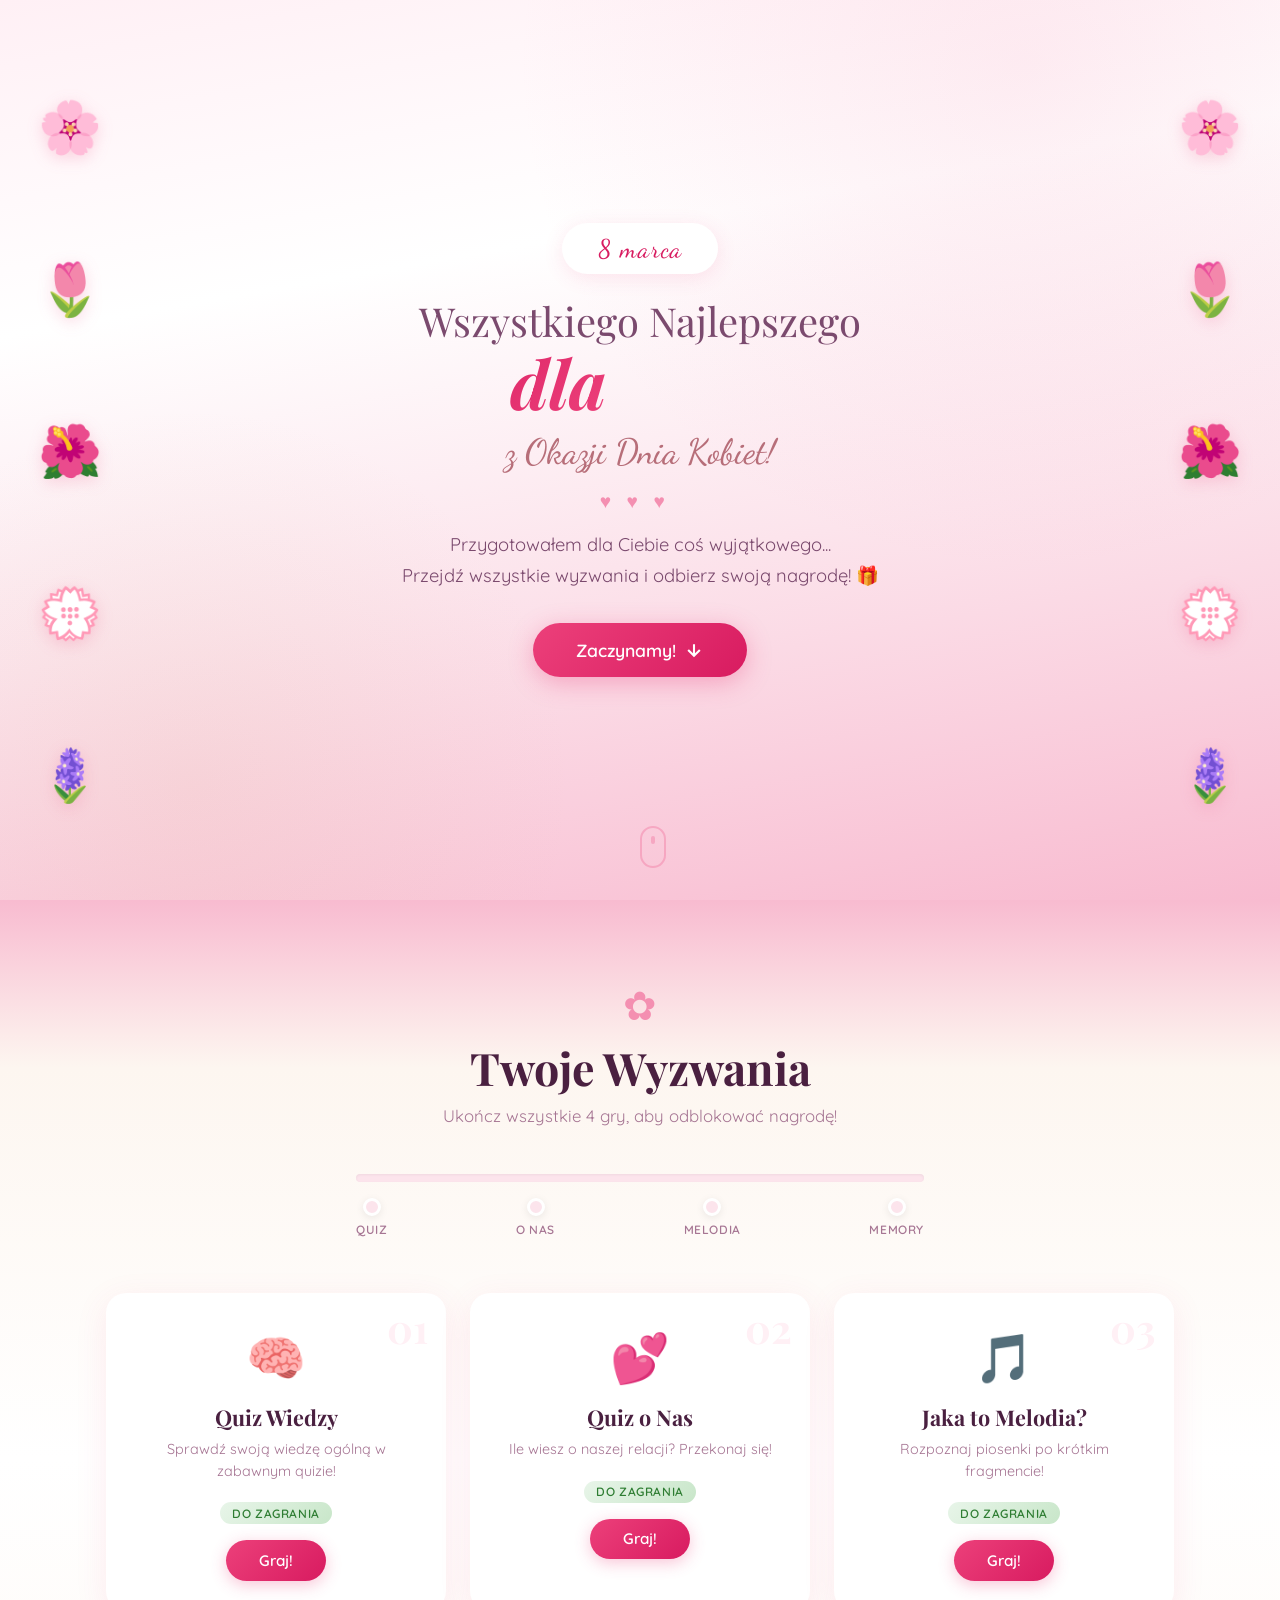
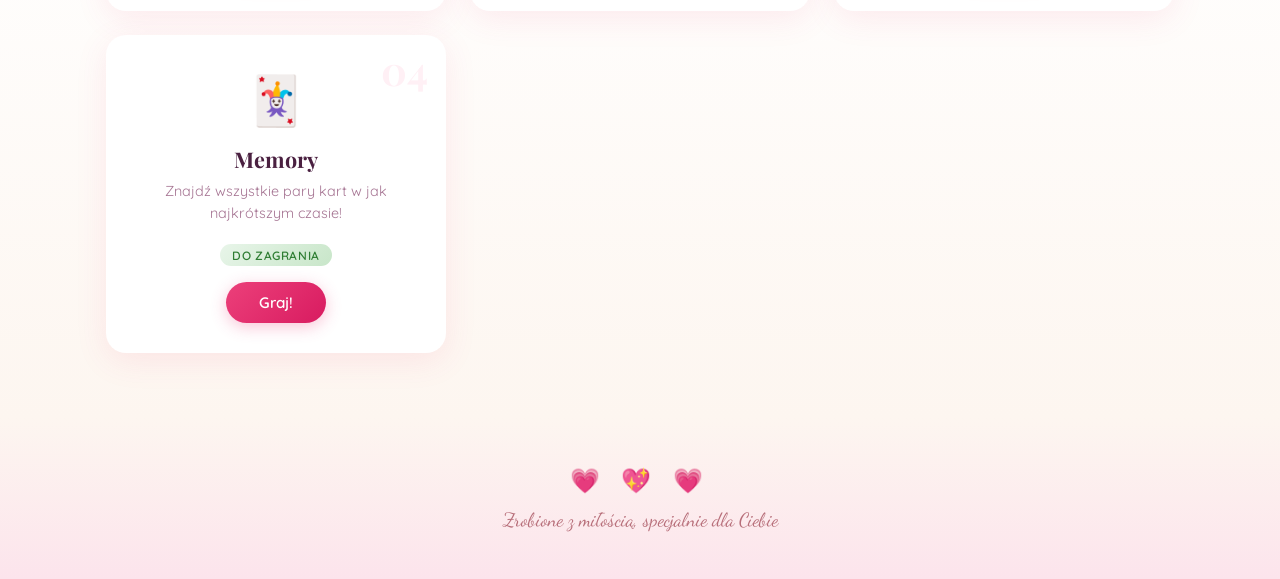
==== index.html @ 50cc6f46 "new titles" ====
<!DOCTYPE html>
<html lang="pl">
<head>
    <meta charset="UTF-8">
    <meta name="viewport" content="width=device-width, initial-scale=1.0">
    <title>Wszystkiego Najlepszego z Okazji Dnia Kobiet! 💐</title>
    <link rel="stylesheet" href="css/style.css">
    <link rel="preconnect" href="https://fonts.googleapis.com">
    <link href="https://fonts.googleapis.com/css2?family=Playfair+Display:ital,wght@0,400;0,700;1,400&family=Quicksand:wght@300;400;500;600;700&family=Dancing+Script:wght@400;500;600;700&display=swap" rel="stylesheet">
</head>
<body>
    <!-- Floating petals background -->
    <div class="petals-container" id="petalsContainer"></div>

    <!-- ===================== HERO SECTION ===================== -->
    <section class="hero">
        <div class="hero-flowers hero-flowers--left">
            <div class="flower flower--1">🌸</div>
            <div class="flower flower--2">🌷</div>
            <div class="flower flower--3">🌺</div>
            <div class="flower flower--4">💮</div>
            <div class="flower flower--5">🪻</div>
        </div>

        <div class="hero-content">
            <div class="hero-badge">8 marca</div>
            <h1 class="hero-title">
                <span class="hero-title__line1">Wszystkiego Najlepszego</span>
                <span class="hero-title__line2">dla <span class="hero-name" id="heroName">Wiki</span></span>
                <span class="hero-title__line3">z Okazji Dnia Kobiet!</span>
            </h1>
            <div class="hero-hearts">
                <span>♥</span><span>♥</span><span>♥</span>
            </div>
            <p class="hero-subtitle">Przygotowałem dla Ciebie coś wyjątkowego... <br>Przejdź wszystkie wyzwania i odbierz swoją nagrodę! 🎁</p>
            <a href="#games" class="hero-cta">
                <span>Zaczynamy!</span>
                <svg width="20" height="20" viewBox="0 0 24 24" fill="none" stroke="currentColor" stroke-width="2.5"><path d="M12 5v14M5 12l7 7 7-7"/></svg>
            </a>
        </div>

        <div class="hero-flowers hero-flowers--right">
            <div class="flower flower--6">🌸</div>
            <div class="flower flower--7">🌷</div>
            <div class="flower flower--8">🌺</div>
            <div class="flower flower--9">💮</div>
            <div class="flower flower--10">🪻</div>
        </div>

        <div class="hero-scroll-indicator">
            <div class="mouse">
                <div class="mouse-wheel"></div>
            </div>
        </div>
    </section>

    <!-- ===================== GAMES SECTION ===================== -->
    <section class="games" id="games">
        <div class="games-header">
            <span class="games-header__flower">✿</span>
            <h2 class="games-header__title">Twoje Wyzwania</h2>
            <p class="games-header__subtitle">Ukończ wszystkie 4 gry, aby odblokować nagrodę!</p>
        </div>

        <div class="progress-bar">
            <div class="progress-bar__track">
                <div class="progress-bar__fill" id="progressFill"></div>
            </div>
            <div class="progress-bar__steps">
                <div class="progress-step" data-step="1">
                    <div class="progress-step__dot"></div>
                    <span class="progress-step__label">Quiz</span>
                </div>
                <div class="progress-step" data-step="2">
                    <div class="progress-step__dot"></div>
                    <span class="progress-step__label">O Nas</span>
                </div>
                <div class="progress-step" data-step="3">
                    <div class="progress-step__dot"></div>
                    <span class="progress-step__label">Melodia</span>
                </div>
                <div class="progress-step" data-step="4">
                    <div class="progress-step__dot"></div>
                    <span class="progress-step__label">Memory</span>
                </div>
            </div>
        </div>

        <div class="games-grid">
            <!-- Game 1: Quiz wiedzy ogólnej -->
            <div class="game-card" data-game="1" id="gameCard1">
                <div class="game-card__number">01</div>
                <div class="game-card__icon">🧠</div>
                <h3 class="game-card__title">Quiz Wiedzy</h3>
                <p class="game-card__desc">Sprawdź swoją wiedzę ogólną w zabawnym quizie!</p>
                <div class="game-card__status">
                    <span class="status-badge status-badge--ready">Do zagrania</span>
                </div>
                <a href="games/quiz.html" class="game-card__btn">Graj!</a>
                <div class="game-card__decoration"></div>
            </div>

            <!-- Game 2: Quiz o nas -->
            <div class="game-card" data-game="2" id="gameCard2">
                <div class="game-card__number">02</div>
                <div class="game-card__icon">💕</div>
                <h3 class="game-card__title">Quiz o Nas</h3>
                <p class="game-card__desc">Ile wiesz o naszej relacji? Przekonaj się!</p>
                <div class="game-card__status">
                    <span class="status-badge status-badge--ready">Do zagrania</span>
                </div>
                <a href="games/quiz-o-nas.html" class="game-card__btn">Graj!</a>
                <div class="game-card__decoration"></div>
            </div>

            <!-- Game 3: Jaka to melodia -->
            <div class="game-card" data-game="3" id="gameCard3">
                <div class="game-card__number">03</div>
                <div class="game-card__icon">🎵</div>
                <h3 class="game-card__title">Jaka to Melodia?</h3>
                <p class="game-card__desc">Rozpoznaj piosenki po krótkim fragmencie!</p>
                <div class="game-card__status">
                    <span class="status-badge status-badge--ready">Do zagrania</span>
                </div>
                <a href="games/melodia.html" class="game-card__btn">Graj!</a>
                <div class="game-card__decoration"></div>
            </div>

            <!-- Game 4: Memory -->
            <div class="game-card" data-game="4" id="gameCard4">
                <div class="game-card__number">04</div>
                <div class="game-card__icon">🃏</div>
                <h3 class="game-card__title">Memory</h3>
                <p class="game-card__desc">Znajdź wszystkie pary kart w jak najkrótszym czasie!</p>
                <div class="game-card__status">
                    <span class="status-badge status-badge--ready">Do zagrania</span>
                </div>
                <a href="games/memory.html" class="game-card__btn">Graj!</a>
                <div class="game-card__decoration"></div>
            </div>
        </div>

        <!-- Prize section (hidden until all games complete) -->
        <div class="prize-section" id="prizeSection">
            <div class="prize-confetti" id="prizeConfetti"></div>
            <div class="prize-content">
                <div class="prize-stars">⭐ 🌟 ⭐</div>
                <h2 class="prize-title">Gratulacje! 🎉</h2>
                <p class="prize-text">Przeszłaś wszystkie wyzwania! Oto Twoja nagroda:</p>
                <div class="prize-qr" id="prizeQR">
                    <!-- QR code will be placed here -->
                    <img src="images/qr-code.png" alt="Kod QR do odbioru nagrody" class="prize-qr__image">
                </div>
                <p class="prize-hint">Zeskanuj kod QR, żeby odebrać paczkę 📦💝</p>
            </div>
        </div>
    </section>

    <!-- ===================== FOOTER ===================== -->
    <footer class="footer">
        <div class="footer-hearts">💗 💖 💗</div>
        <p class="footer-text">Zrobione z miłością, specjalnie dla Ciebie</p>
    </footer>

    <script src="js/main.js"></script>
</body>
</html>
---- css/style.css ----
/* =============================================
   WOMEN'S DAY - MAIN STYLES
   Color palette: Pinks, roses, cream, gold
   ============================================= */

/* --- CSS Variables --- */
:root {
    --pink-100: #fff0f5;
    --pink-200: #fce4ec;
    --pink-300: #f8bbd0;
    --pink-400: #f48fb1;
    --pink-500: #ec407a;
    --pink-600: #d81b60;
    --pink-700: #ad1457;
    --rose-gold: #b76e79;
    --gold: #d4a574;
    --gold-light: #f5e6d3;
    --cream: #fdf6f0;
    --white: #ffffff;
    --text-dark: #4a2040;
    --text-medium: #7b4a6e;
    --text-light: #a67593;

    --font-display: 'Playfair Display', Georgia, serif;
    --font-body: 'Quicksand', 'Segoe UI', sans-serif;
    --font-script: 'Dancing Script', cursive;

    --shadow-soft: 0 4px 20px rgba(236, 64, 122, 0.12);
    --shadow-card: 0 8px 32px rgba(236, 64, 122, 0.1);
    --shadow-glow: 0 0 40px rgba(236, 64, 122, 0.2);

    --radius-sm: 12px;
    --radius-md: 20px;
    --radius-lg: 32px;
    --radius-round: 50%;
}

/* --- Reset & Base --- */
*, *::before, *::after {
    margin: 0;
    padding: 0;
    box-sizing: border-box;
}

html {
    scroll-behavior: smooth;
    font-size: 16px;
}

body {
    font-family: var(--font-body);
    color: var(--text-dark);
    background: var(--cream);
    overflow-x: hidden;
    -webkit-font-smoothing: antialiased;
}

/* --- Floating Petals Background --- */
.petals-container {
    position: fixed;
    top: 0;
    left: 0;
    width: 100%;
    height: 100%;
    pointer-events: none;
    z-index: 0;
    overflow: hidden;
}

.petal {
    position: absolute;
    top: -60px;
    opacity: 0;
    font-size: 1.2rem;
    animation: petalFall linear infinite;
    pointer-events: none;
}

@keyframes petalFall {
    0% {
        opacity: 0;
        transform: translateX(0) rotate(0deg) scale(0.8);
    }
    10% {
        opacity: 0.7;
    }
    90% {
        opacity: 0.5;
    }
    100% {
        opacity: 0;
        transform: translateX(150px) rotate(720deg) scale(0.4);
        top: 110vh;
    }
}

/* =============================================
   HERO SECTION
   ============================================= */
.hero {
    position: relative;
    min-height: 100vh;
    display: flex;
    align-items: center;
    justify-content: center;
    background: linear-gradient(
        170deg,
        var(--pink-100) 0%,
        var(--white) 30%,
        var(--pink-200) 60%,
        var(--pink-300) 100%
    );
    overflow: hidden;
}

.hero::before {
    content: '';
    position: absolute;
    top: -50%;
    right: -20%;
    width: 80vw;
    height: 80vw;
    border-radius: var(--radius-round);
    background: radial-gradient(circle, rgba(244, 143, 177, 0.15) 0%, transparent 70%);
    animation: heroGlow 8s ease-in-out infinite alternate;
}

.hero::after {
    content: '';
    position: absolute;
    bottom: -30%;
    left: -15%;
    width: 60vw;
    height: 60vw;
    border-radius: var(--radius-round);
    background: radial-gradient(circle, rgba(212, 165, 116, 0.1) 0%, transparent 70%);
    animation: heroGlow 10s ease-in-out infinite alternate-reverse;
}

@keyframes heroGlow {
    0% { transform: scale(1) translate(0, 0); }
    100% { transform: scale(1.1) translate(20px, -20px); }
}

/* --- Hero Flowers --- */
.hero-flowers {
    position: absolute;
    top: 0;
    height: 100%;
    display: flex;
    flex-direction: column;
    justify-content: space-around;
    padding: 5vh 0;
    z-index: 1;
}

.hero-flowers--left { left: 3vw; }
.hero-flowers--right { right: 3vw; }

.flower {
    font-size: clamp(1.8rem, 4vw, 3.5rem);
    animation: flowerFloat 6s ease-in-out infinite;
    filter: drop-shadow(0 4px 8px rgba(236, 64, 122, 0.2));
    cursor: default;
    transition: transform 0.3s ease;
}

.flower:hover {
    transform: scale(1.3) rotate(15deg) !important;
}

.flower--1 { animation-delay: 0s; }
.flower--2 { animation-delay: 0.8s; }
.flower--3 { animation-delay: 1.6s; }
.flower--4 { animation-delay: 2.4s; }
.flower--5 { animation-delay: 3.2s; }
.flower--6 { animation-delay: 0.4s; }
.flower--7 { animation-delay: 1.2s; }
.flower--8 { animation-delay: 2s; }
.flower--9 { animation-delay: 2.8s; }
.flower--10 { animation-delay: 3.6s; }

@keyframes flowerFloat {
    0%, 100% { transform: translateY(0) rotate(0deg); }
    25% { transform: translateY(-12px) rotate(5deg); }
    50% { transform: translateY(-5px) rotate(-3deg); }
    75% { transform: translateY(-15px) rotate(4deg); }
}

/* --- Hero Content --- */
.hero-content {
    position: relative;
    z-index: 2;
    text-align: center;
    padding: 2rem;
    max-width: 700px;
    animation: heroFadeIn 1.5s ease-out;
}

@keyframes heroFadeIn {
    0% { opacity: 0; transform: translateY(40px); }
    100% { opacity: 1; transform: translateY(0); }
}

.hero-badge {
    display: inline-block;
    font-family: var(--font-script);
    font-size: clamp(1.2rem, 3vw, 1.6rem);
    color: var(--pink-600);
    background: var(--white);
    padding: 0.4em 1.4em;
    border-radius: 50px;
    box-shadow: var(--shadow-soft);
    margin-bottom: 1.5rem;
    animation: badgePulse 3s ease-in-out infinite;
    letter-spacing: 0.05em;
}

@keyframes badgePulse {
    0%, 100% { box-shadow: var(--shadow-soft); }
    50% { box-shadow: var(--shadow-glow); }
}

.hero-title {
    font-family: var(--font-display);
    line-height: 1.15;
    margin-bottom: 1rem;
}

.hero-title__line1 {
    display: block;
    font-size: clamp(1.6rem, 4.5vw, 2.5rem);
    font-weight: 400;
    color: var(--text-medium);
    animation: titleLine 1s ease-out 0.3s both;
}

.hero-title__line2 {
    display: block;
    font-size: clamp(2.4rem, 7vw, 4.2rem);
    font-weight: 700;
    color: var(--pink-600);
    font-style: italic;
    animation: titleLine 1s ease-out 0.6s both;
    background: linear-gradient(135deg, var(--pink-600), var(--pink-500), var(--rose-gold));
    -webkit-background-clip: text;
    -webkit-text-fill-color: transparent;
    background-clip: text;
}

.hero-name {
    position: relative;
    cursor: default;
    transition: all 0.3s ease;
}

.hero-name::after {
    content: 'mojego Dziubaska';
    position: absolute;
    left: 50%;
    top: 50%;
    transform: translate(-50%, -50%);
    white-space: nowrap;
    opacity: 0;
    transition: opacity 0.3s ease;
    font-family: var(--font-script);
    background: linear-gradient(135deg, var(--pink-600), var(--rose-gold));
    -webkit-background-clip: text;
    -webkit-text-fill-color: transparent;
    background-clip: text;
    pointer-events: none;
}

.hero-name:hover {
    opacity: 0;
}

.hero-name:hover::after {
    opacity: 1;
}

.hero-title__line3 {
    display: block;
    font-family: var(--font-script);
    font-size: clamp(1.4rem, 4vw, 2.2rem);
    color: var(--rose-gold);
    font-weight: 500;
    animation: titleLine 1s ease-out 0.9s both;
    margin-top: 0.3em;
}

@keyframes titleLine {
    0% { opacity: 0; transform: translateY(20px); }
    100% { opacity: 1; transform: translateY(0); }
}

.hero-hearts {
    font-size: 1.2rem;
    letter-spacing: 0.8em;
    color: var(--pink-400);
    margin: 1rem 0;
    animation: heartsIn 1s ease-out 1.2s both;
}

.hero-hearts span {
    display: inline-block;
    animation: heartBeat 1.5s ease-in-out infinite;
}

.hero-hearts span:nth-child(2) { animation-delay: 0.3s; }
.hero-hearts span:nth-child(3) { animation-delay: 0.6s; }

@keyframes heartBeat {
    0%, 100% { transform: scale(1); }
    15% { transform: scale(1.25); }
    30% { transform: scale(1); }
}

@keyframes heartsIn {
    0% { opacity: 0; }
    100% { opacity: 1; }
}

.hero-subtitle {
    font-size: clamp(0.95rem, 2.5vw, 1.15rem);
    color: var(--text-medium);
    line-height: 1.7;
    font-weight: 400;
    margin-bottom: 2rem;
    animation: heroFadeIn 1s ease-out 1.5s both;
}

.hero-cta {
    display: inline-flex;
    align-items: center;
    gap: 0.5em;
    font-family: var(--font-body);
    font-size: 1.1rem;
    font-weight: 600;
    color: var(--white);
    background: linear-gradient(135deg, var(--pink-500), var(--pink-600));
    padding: 0.9em 2.4em;
    border-radius: 50px;
    text-decoration: none;
    box-shadow: 0 6px 24px rgba(236, 64, 122, 0.35);
    transition: all 0.3s ease;
    animation: heroFadeIn 1s ease-out 1.8s both;
}

.hero-cta:hover {
    transform: translateY(-3px);
    box-shadow: 0 10px 32px rgba(236, 64, 122, 0.45);
    background: linear-gradient(135deg, var(--pink-600), var(--pink-700));
}

.hero-cta svg {
    animation: arrowBounce 2s ease-in-out infinite;
}

@keyframes arrowBounce {
    0%, 100% { transform: translateY(0); }
    50% { transform: translateY(5px); }
}

/* --- Scroll Indicator --- */
.hero-scroll-indicator {
    position: absolute;
    bottom: 2rem;
    left: 50%;
    transform: translateX(-50%);
    z-index: 2;
    animation: heroFadeIn 1s ease-out 2.2s both;
}

.mouse {
    width: 26px;
    height: 42px;
    border: 2px solid var(--pink-400);
    border-radius: 20px;
    display: flex;
    justify-content: center;
    padding-top: 8px;
    opacity: 0.6;
}

.mouse-wheel {
    width: 4px;
    height: 8px;
    background: var(--pink-400);
    border-radius: 4px;
    animation: scrollWheel 2s ease-in-out infinite;
}

@keyframes scrollWheel {
    0% { transform: translateY(0); opacity: 1; }
    100% { transform: translateY(12px); opacity: 0; }
}

/* =============================================
   GAMES SECTION
   ============================================= */
.games {
    position: relative;
    padding: 5rem 1.5rem 4rem;
    background: linear-gradient(180deg, var(--pink-300) 0%, var(--cream) 15%, var(--white) 50%, var(--cream) 100%);
    z-index: 1;
}

.games-header {
    text-align: center;
    margin-bottom: 3rem;
}

.games-header__flower {
    display: block;
    font-size: 2.5rem;
    color: var(--pink-400);
    margin-bottom: 0.5rem;
    animation: flowerSpin 8s linear infinite;
}

@keyframes flowerSpin {
    0% { transform: rotate(0deg); }
    100% { transform: rotate(360deg); }
}

.games-header__title {
    font-family: var(--font-display);
    font-size: clamp(1.8rem, 5vw, 2.8rem);
    color: var(--text-dark);
    font-weight: 700;
    margin-bottom: 0.5rem;
}

.games-header__subtitle {
    font-size: 1.05rem;
    color: var(--text-light);
    font-weight: 400;
}

/* --- Progress Bar --- */
.progress-bar {
    max-width: 600px;
    margin: 0 auto 3.5rem;
    padding: 0 1rem;
}

.progress-bar__track {
    height: 8px;
    background: var(--pink-200);
    border-radius: 10px;
    overflow: hidden;
    box-shadow: inset 0 1px 3px rgba(0,0,0,0.05);
}

.progress-bar__fill {
    height: 100%;
    width: 0%;
    background: linear-gradient(90deg, var(--pink-400), var(--pink-600));
    border-radius: 10px;
    transition: width 0.8s cubic-bezier(0.22, 1, 0.36, 1);
    box-shadow: 0 0 12px rgba(236, 64, 122, 0.4);
}

.progress-bar__steps {
    display: flex;
    justify-content: space-between;
    margin-top: 1rem;
}

.progress-step {
    display: flex;
    flex-direction: column;
    align-items: center;
    gap: 0.4rem;
}

.progress-step__dot {
    width: 18px;
    height: 18px;
    border-radius: var(--radius-round);
    background: var(--pink-200);
    border: 3px solid var(--white);
    box-shadow: 0 2px 8px rgba(0,0,0,0.08);
    transition: all 0.5s ease;
}

.progress-step.completed .progress-step__dot {
    background: var(--pink-500);
    box-shadow: 0 0 12px rgba(236, 64, 122, 0.4);
}

.progress-step__label {
    font-size: 0.75rem;
    font-weight: 600;
    color: var(--text-light);
    text-transform: uppercase;
    letter-spacing: 0.05em;
}

.progress-step.completed .progress-step__label {
    color: var(--pink-600);
}

/* --- Game Cards Grid --- */
.games-grid {
    display: grid;
    grid-template-columns: repeat(auto-fit, minmax(260px, 1fr));
    gap: 1.5rem;
    max-width: 1100px;
    margin: 0 auto;
    padding: 0 1rem;
}

/* --- Game Card --- */
.game-card {
    position: relative;
    background: var(--white);
    border-radius: var(--radius-md);
    padding: 2rem 1.5rem 1.8rem;
    text-align: center;
    box-shadow: var(--shadow-card);
    border: 2px solid transparent;
    transition: all 0.4s ease;
    overflow: hidden;
}

.game-card:hover {
    transform: translateY(-6px);
    box-shadow: 0 16px 48px rgba(236, 64, 122, 0.15);
    border-color: var(--pink-300);
}

.game-card__decoration {
    position: absolute;
    top: 0;
    left: 0;
    right: 0;
    height: 4px;
    background: linear-gradient(90deg, var(--pink-400), var(--pink-500), var(--rose-gold));
    opacity: 0;
    transition: opacity 0.4s ease;
}

.game-card:hover .game-card__decoration {
    opacity: 1;
}

.game-card__number {
    position: absolute;
    top: 0.8rem;
    right: 1rem;
    font-family: var(--font-display);
    font-size: 2.5rem;
    font-weight: 700;
    color: var(--pink-100);
    line-height: 1;
    pointer-events: none;
}

.game-card__icon {
    font-size: 3rem;
    margin-bottom: 1rem;
    display: inline-block;
    animation: cardIconFloat 4s ease-in-out infinite;
}

@keyframes cardIconFloat {
    0%, 100% { transform: translateY(0); }
    50% { transform: translateY(-6px); }
}

.game-card__title {
    font-family: var(--font-display);
    font-size: 1.35rem;
    font-weight: 700;
    color: var(--text-dark);
    margin-bottom: 0.5rem;
}

.game-card__desc {
    font-size: 0.9rem;
    color: var(--text-light);
    line-height: 1.5;
    margin-bottom: 1.2rem;
}

/* --- Status Badges --- */
.status-badge {
    display: inline-block;
    font-size: 0.75rem;
    font-weight: 600;
    padding: 0.3em 1em;
    border-radius: 50px;
    text-transform: uppercase;
    letter-spacing: 0.05em;
    margin-bottom: 1rem;
}

.status-badge--ready {
    background: linear-gradient(135deg, #e8f5e9, #c8e6c9);
    color: #2e7d32;
}

.status-badge--locked {
    background: var(--pink-100);
    color: var(--text-light);
}

.status-badge--completed {
    background: linear-gradient(135deg, var(--pink-200), var(--pink-300));
    color: var(--pink-700);
}

/* --- Game Card Button --- */
.game-card__btn {
    display: inline-block;
    font-family: var(--font-body);
    font-size: 0.95rem;
    font-weight: 600;
    color: var(--white);
    background: linear-gradient(135deg, var(--pink-500), var(--pink-600));
    padding: 0.7em 2.2em;
    border-radius: 50px;
    text-decoration: none;
    transition: all 0.3s ease;
    box-shadow: 0 4px 16px rgba(236, 64, 122, 0.3);
}

.game-card__btn:hover {
    transform: scale(1.05);
    box-shadow: 0 6px 20px rgba(236, 64, 122, 0.4);
}

.game-card__btn--locked {
    background: var(--pink-200);
    color: var(--text-light);
    box-shadow: none;
    pointer-events: none;
    cursor: not-allowed;
}

/* --- Locked Card State --- */
.game-card--locked {
    opacity: 0.6;
    filter: grayscale(0.2);
}

.game-card--locked:hover {
    transform: none;
    box-shadow: var(--shadow-card);
    border-color: transparent;
}

/* --- Completed Card State --- */
.game-card--completed {
    border-color: var(--pink-300);
    background: linear-gradient(135deg, var(--white), var(--pink-100));
}

.game-card--completed::after {
    content: '✓';
    position: absolute;
    top: 1rem;
    left: 1rem;
    width: 28px;
    height: 28px;
    background: var(--pink-500);
    color: var(--white);
    border-radius: var(--radius-round);
    display: flex;
    align-items: center;
    justify-content: center;
    font-size: 0.85rem;
    font-weight: 700;
    box-shadow: 0 2px 8px rgba(236, 64, 122, 0.3);
}

/* =============================================
   PRIZE SECTION
   ============================================= */
.prize-section {
    display: none;
    position: relative;
    max-width: 600px;
    margin: 4rem auto 0;
    text-align: center;
    padding: 3rem 2rem;
    background: linear-gradient(135deg, var(--white), var(--pink-100));
    border-radius: var(--radius-lg);
    box-shadow: 0 12px 48px rgba(236, 64, 122, 0.2);
    border: 2px solid var(--pink-300);
    overflow: hidden;
    animation: prizeAppear 1s cubic-bezier(0.22, 1, 0.36, 1);
}

.prize-section.visible {
    display: block;
}

@keyframes prizeAppear {
    0% { opacity: 0; transform: scale(0.8) translateY(30px); }
    100% { opacity: 1; transform: scale(1) translateY(0); }
}

.prize-stars {
    font-size: 1.5rem;
    letter-spacing: 0.5em;
    margin-bottom: 1rem;
    animation: starsGlow 2s ease-in-out infinite alternate;
}

@keyframes starsGlow {
    0% { filter: brightness(1); }
    100% { filter: brightness(1.3); }
}

.prize-title {
    font-family: var(--font-display);
    font-size: clamp(1.8rem, 5vw, 2.5rem);
    font-weight: 700;
    color: var(--pink-600);
    margin-bottom: 0.5rem;
}

.prize-text {
    font-size: 1.05rem;
    color: var(--text-medium);
    margin-bottom: 2rem;
}

.prize-qr {
    display: inline-block;
    padding: 1rem;
    background: var(--white);
    border-radius: var(--radius-md);
    box-shadow: var(--shadow-soft);
    margin-bottom: 1.5rem;
}

.prize-qr__image {
    width: 200px;
    height: 200px;
    object-fit: contain;
    display: block;
}

.prize-hint {
    font-family: var(--font-script);
    font-size: 1.2rem;
    color: var(--rose-gold);
}

/* =============================================
   FOOTER
   ============================================= */
.footer {
    text-align: center;
    padding: 3rem 1.5rem;
    background: linear-gradient(180deg, var(--cream), var(--pink-200));
}

.footer-hearts {
    font-size: 1.5rem;
    letter-spacing: 0.3em;
    margin-bottom: 0.8rem;
}

.footer-text {
    font-family: var(--font-script);
    font-size: 1.2rem;
    color: var(--rose-gold);
}

/* =============================================
   RESPONSIVE
   ============================================= */
@media (max-width: 768px) {
    .hero-flowers {
        display: none;
    }

    .hero-content {
        padding: 1.5rem;
    }

    .games-grid {
        grid-template-columns: 1fr;
        max-width: 400px;
    }

    .game-card {
        padding: 1.5rem 1.2rem;
    }

    .prize-section {
        margin: 3rem 1rem 0;
        padding: 2rem 1.5rem;
    }
}

@media (max-width: 480px) {
    .hero-badge {
        font-size: 1rem;
    }

    .progress-bar__steps {
        gap: 0;
    }

    .progress-step__label {
        font-size: 0.65rem;
    }
}

/* --- Utility: Animations for page load --- */
.fade-in-up {
    opacity: 0;
    transform: translateY(30px);
    transition: opacity 0.6s ease, transform 0.6s ease;
}

.fade-in-up.visible {
    opacity: 1;
    transform: translateY(0);
}
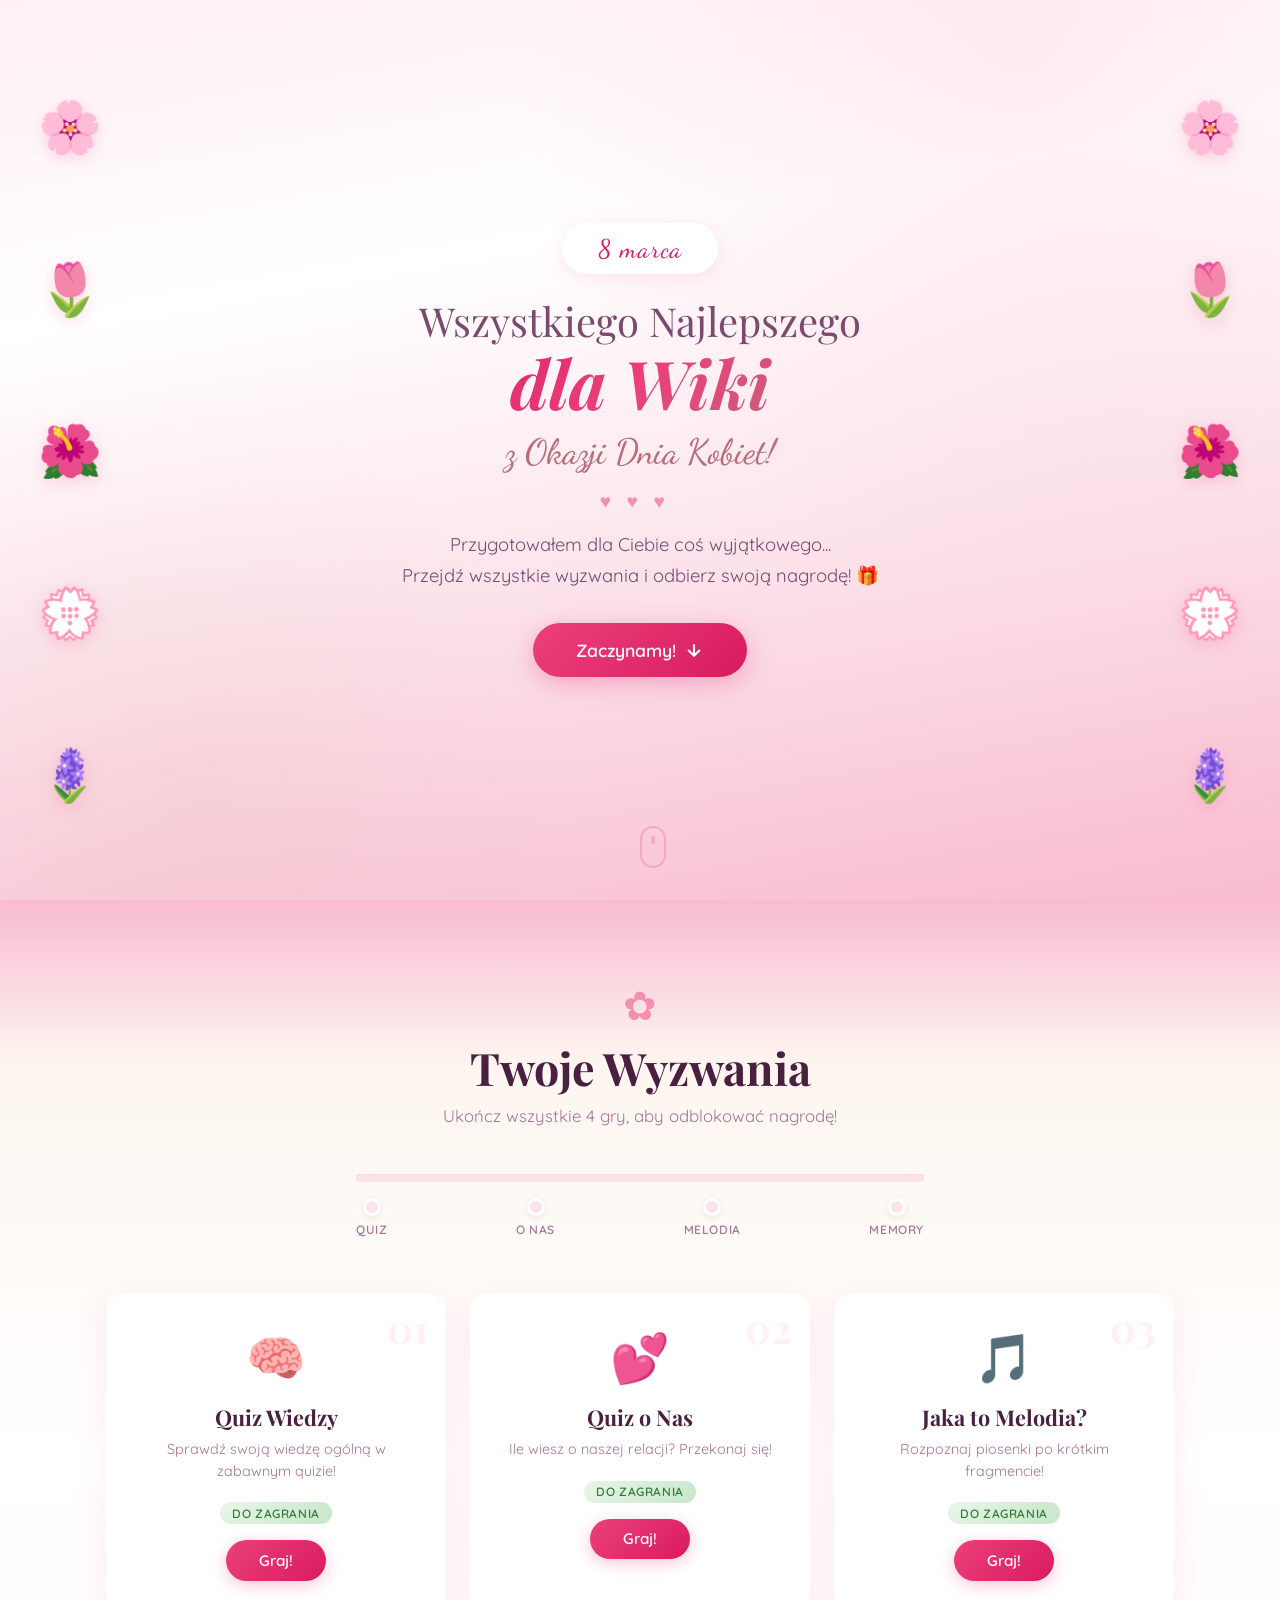
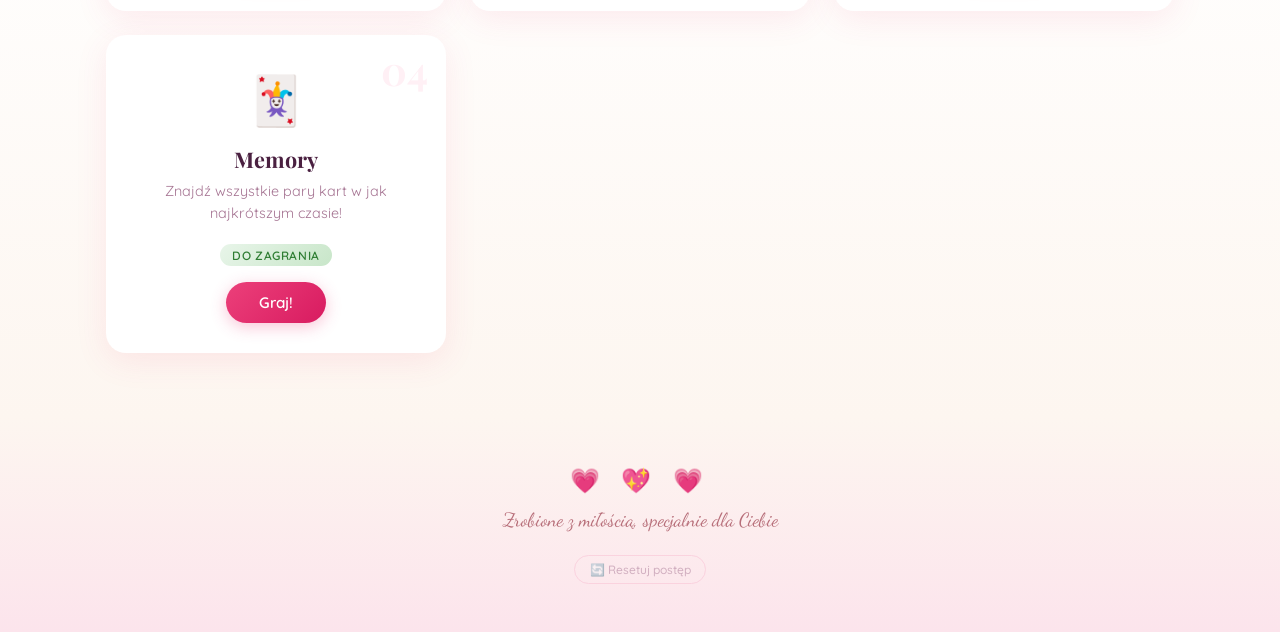
==== commit 1cdf0842: "reset button" ====
--- a/index.html
+++ b/index.html
@@ -160,6 +160,7 @@
     <footer class="footer">
         <div class="footer-hearts">💗 💖 💗</div>
         <p class="footer-text">Zrobione z miłością, specjalnie dla Ciebie</p>
+        <button class="reset-btn" id="resetBtn" onclick="resetProgress()">🔄 Resetuj postęp</button>
     </footer>
 
     <script src="js/main.js"></script>
--- a/css/style.css
+++ b/css/style.css
@@ -249,34 +249,9 @@
 }
 
 .hero-name {
-    position: relative;
     cursor: default;
-    transition: all 0.3s ease;
-}
-
-.hero-name::after {
-    content: 'mojego Dziubaska';
-    position: absolute;
-    left: 50%;
-    top: 50%;
-    transform: translate(-50%, -50%);
-    white-space: nowrap;
-    opacity: 0;
     transition: opacity 0.3s ease;
-    font-family: var(--font-script);
-    background: linear-gradient(135deg, var(--pink-600), var(--rose-gold));
-    -webkit-background-clip: text;
-    -webkit-text-fill-color: transparent;
-    background-clip: text;
-    pointer-events: none;
-}
-
-.hero-name:hover {
-    opacity: 0;
-}
-
-.hero-name:hover::after {
-    opacity: 1;
+    display: inline-block;
 }
 
 .hero-title__line3 {
@@ -772,6 +747,28 @@
     color: var(--rose-gold);
 }
 
+.reset-btn {
+    margin-top: 1.5rem;
+    font-family: var(--font-body);
+    font-size: 0.75rem;
+    font-weight: 500;
+    color: var(--text-light);
+    background: transparent;
+    border: 1px solid var(--pink-300);
+    padding: 0.5em 1.2em;
+    border-radius: 50px;
+    cursor: pointer;
+    transition: all 0.3s ease;
+    opacity: 0.5;
+}
+
+.reset-btn:hover {
+    opacity: 1;
+    background: var(--white);
+    border-color: var(--pink-400);
+    color: var(--pink-600);
+}
+
 /* =============================================
    RESPONSIVE
    ============================================= */
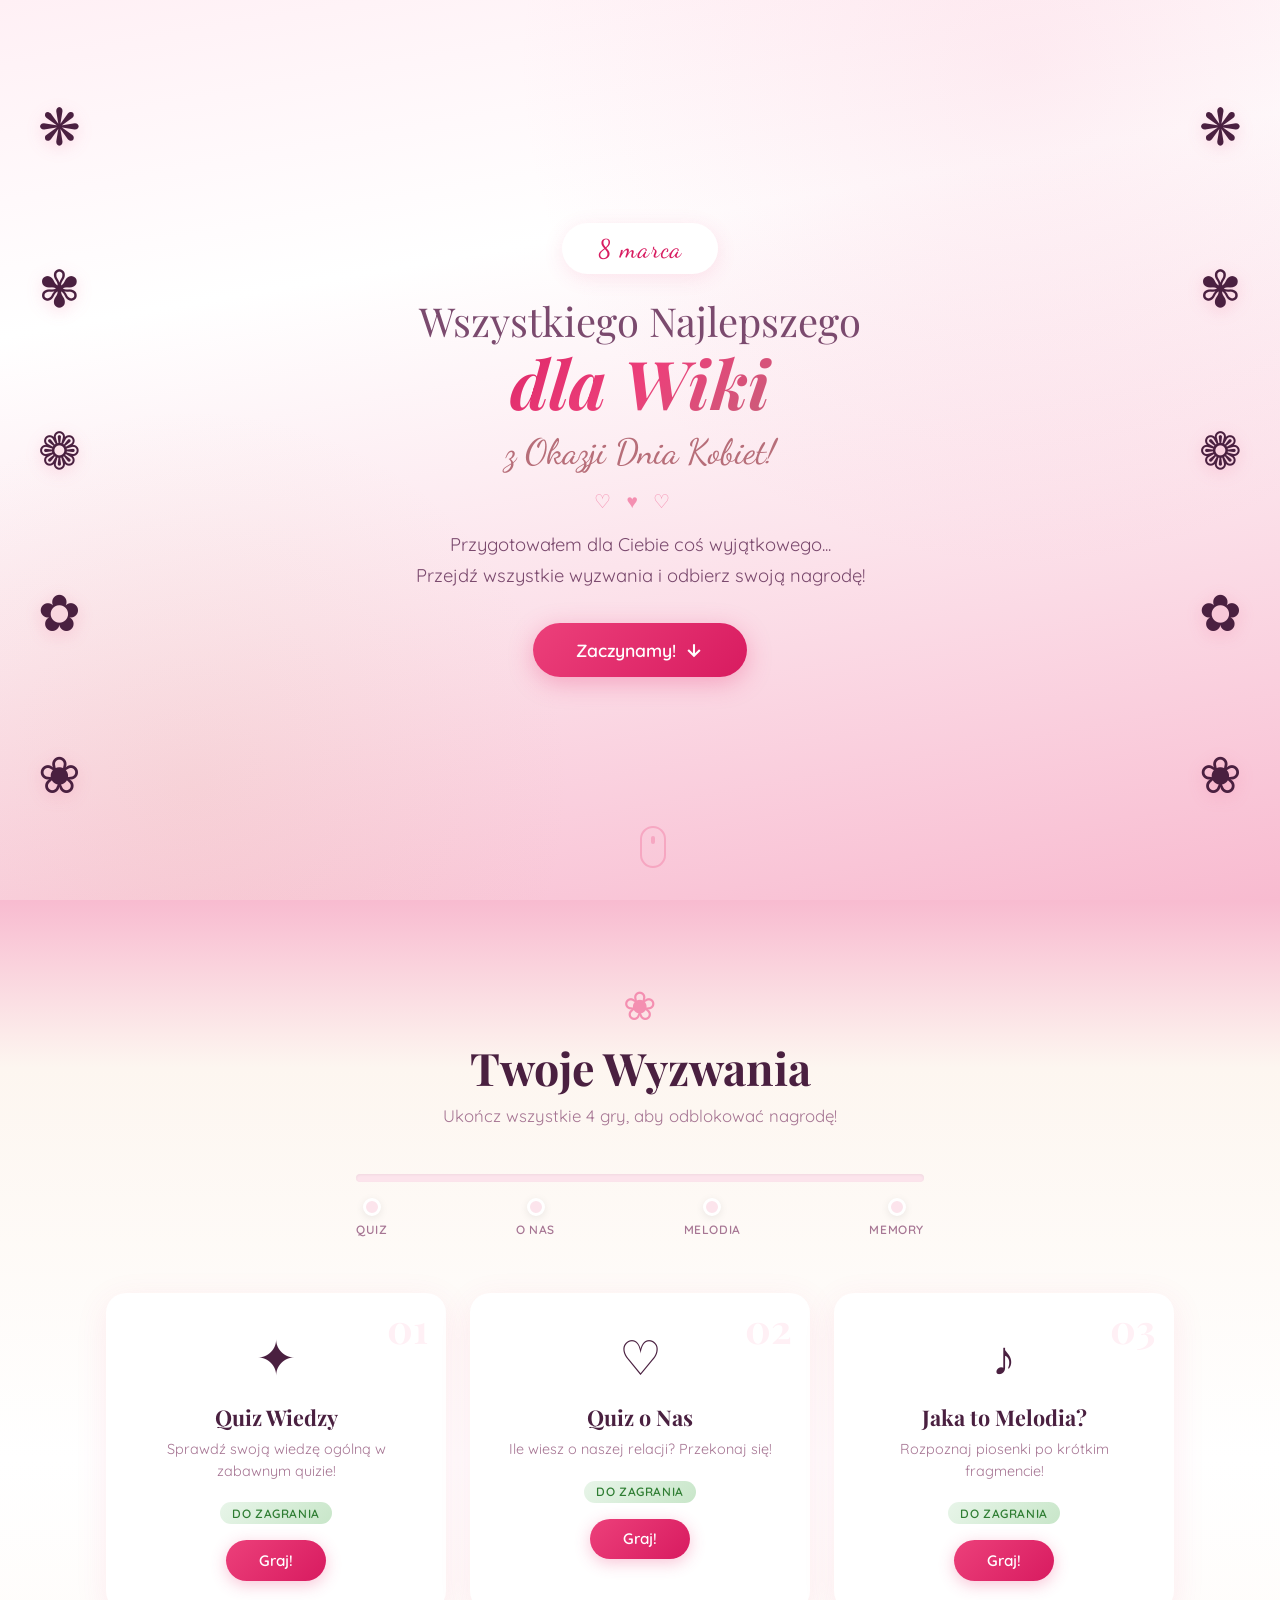
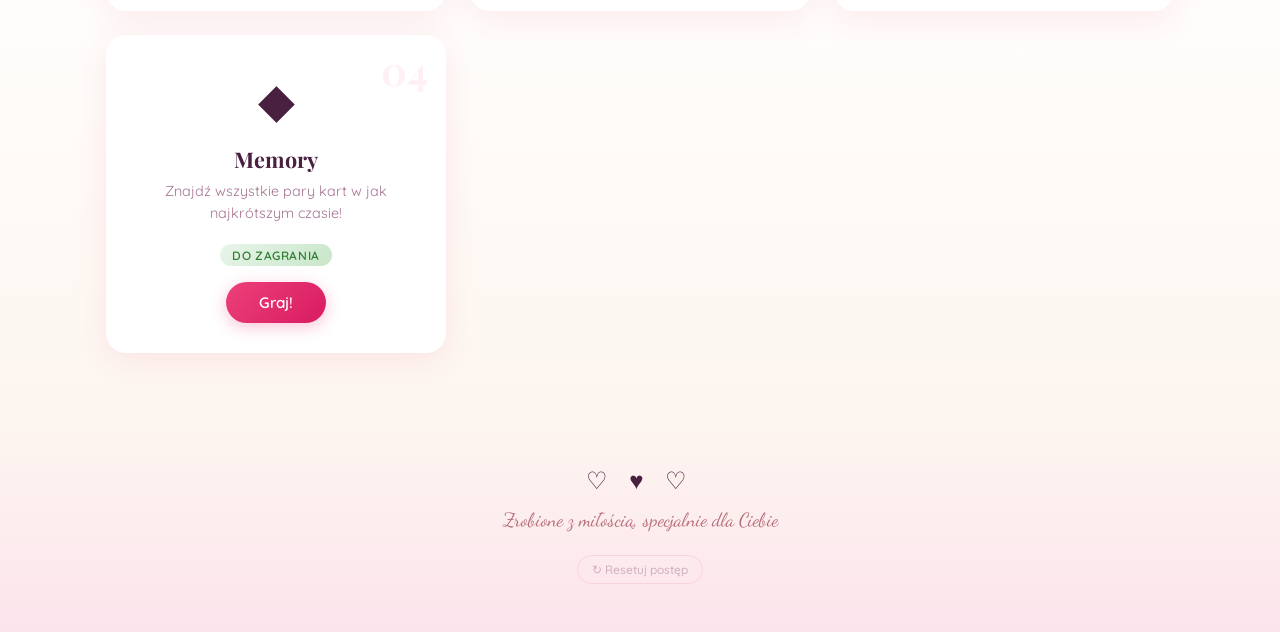
==== commit 745f9304: "new emogy" ====
--- a/index.html
+++ b/index.html
@@ -15,11 +15,11 @@
     <!-- ===================== HERO SECTION ===================== -->
     <section class="hero">
         <div class="hero-flowers hero-flowers--left">
-            <div class="flower flower--1">🌸</div>
-            <div class="flower flower--2">🌷</div>
-            <div class="flower flower--3">🌺</div>
-            <div class="flower flower--4">💮</div>
-            <div class="flower flower--5">🪻</div>
+            <div class="flower flower--1">❋</div>
+            <div class="flower flower--2">✾</div>
+            <div class="flower flower--3">❁</div>
+            <div class="flower flower--4">✿</div>
+            <div class="flower flower--5">❀</div>
         </div>
 
         <div class="hero-content">
@@ -30,9 +30,9 @@
                 <span class="hero-title__line3">z Okazji Dnia Kobiet!</span>
             </h1>
             <div class="hero-hearts">
-                <span>♥</span><span>♥</span><span>♥</span>
-            </div>
-            <p class="hero-subtitle">Przygotowałem dla Ciebie coś wyjątkowego... <br>Przejdź wszystkie wyzwania i odbierz swoją nagrodę! 🎁</p>
+                <span>♡</span><span>♥</span><span>♡</span>
+            </div>
+            <p class="hero-subtitle">Przygotowałem dla Ciebie coś wyjątkowego... <br>Przejdź wszystkie wyzwania i odbierz swoją nagrodę!</p>
             <a href="#games" class="hero-cta">
                 <span>Zaczynamy!</span>
                 <svg width="20" height="20" viewBox="0 0 24 24" fill="none" stroke="currentColor" stroke-width="2.5"><path d="M12 5v14M5 12l7 7 7-7"/></svg>
@@ -40,11 +40,11 @@
         </div>
 
         <div class="hero-flowers hero-flowers--right">
-            <div class="flower flower--6">🌸</div>
-            <div class="flower flower--7">🌷</div>
-            <div class="flower flower--8">🌺</div>
-            <div class="flower flower--9">💮</div>
-            <div class="flower flower--10">🪻</div>
+            <div class="flower flower--6">❋</div>
+            <div class="flower flower--7">✾</div>
+            <div class="flower flower--8">❁</div>
+            <div class="flower flower--9">✿</div>
+            <div class="flower flower--10">❀</div>
         </div>
 
         <div class="hero-scroll-indicator">
@@ -57,7 +57,7 @@
     <!-- ===================== GAMES SECTION ===================== -->
     <section class="games" id="games">
         <div class="games-header">
-            <span class="games-header__flower">✿</span>
+            <span class="games-header__flower">❀</span>
             <h2 class="games-header__title">Twoje Wyzwania</h2>
             <p class="games-header__subtitle">Ukończ wszystkie 4 gry, aby odblokować nagrodę!</p>
         </div>
@@ -90,7 +90,7 @@
             <!-- Game 1: Quiz wiedzy ogólnej -->
             <div class="game-card" data-game="1" id="gameCard1">
                 <div class="game-card__number">01</div>
-                <div class="game-card__icon">🧠</div>
+                <div class="game-card__icon">✦</div>
                 <h3 class="game-card__title">Quiz Wiedzy</h3>
                 <p class="game-card__desc">Sprawdź swoją wiedzę ogólną w zabawnym quizie!</p>
                 <div class="game-card__status">
@@ -103,7 +103,7 @@
             <!-- Game 2: Quiz o nas -->
             <div class="game-card" data-game="2" id="gameCard2">
                 <div class="game-card__number">02</div>
-                <div class="game-card__icon">💕</div>
+                <div class="game-card__icon">♡</div>
                 <h3 class="game-card__title">Quiz o Nas</h3>
                 <p class="game-card__desc">Ile wiesz o naszej relacji? Przekonaj się!</p>
                 <div class="game-card__status">
@@ -116,7 +116,7 @@
             <!-- Game 3: Jaka to melodia -->
             <div class="game-card" data-game="3" id="gameCard3">
                 <div class="game-card__number">03</div>
-                <div class="game-card__icon">🎵</div>
+                <div class="game-card__icon">♪</div>
                 <h3 class="game-card__title">Jaka to Melodia?</h3>
                 <p class="game-card__desc">Rozpoznaj piosenki po krótkim fragmencie!</p>
                 <div class="game-card__status">
@@ -129,7 +129,7 @@
             <!-- Game 4: Memory -->
             <div class="game-card" data-game="4" id="gameCard4">
                 <div class="game-card__number">04</div>
-                <div class="game-card__icon">🃏</div>
+                <div class="game-card__icon">◆</div>
                 <h3 class="game-card__title">Memory</h3>
                 <p class="game-card__desc">Znajdź wszystkie pary kart w jak najkrótszym czasie!</p>
                 <div class="game-card__status">
@@ -144,23 +144,75 @@
         <div class="prize-section" id="prizeSection">
             <div class="prize-confetti" id="prizeConfetti"></div>
             <div class="prize-content">
-                <div class="prize-stars">⭐ 🌟 ⭐</div>
-                <h2 class="prize-title">Gratulacje! 🎉</h2>
-                <p class="prize-text">Przeszłaś wszystkie wyzwania! Oto Twoja nagroda:</p>
-                <div class="prize-qr" id="prizeQR">
-                    <!-- QR code will be placed here -->
-                    <img src="images/qr-code.png" alt="Kod QR do odbioru nagrody" class="prize-qr__image">
-                </div>
-                <p class="prize-hint">Zeskanuj kod QR, żeby odebrać paczkę 📦💝</p>
+                <div class="prize-stars">✧ ★ ✧</div>
+                <h2 class="prize-title">Gratulacje!</h2>
+                <p class="prize-text">Przeszłaś wszystkie wyzwania! Masz 3 nagrody — zdrap każdą żeby odkryć!</p>
+
+                <div class="prizes-grid">
+                    <!-- Nagroda 1 -->
+                    <div class="prize-card" id="prizeCard1">
+                        <div class="prize-card__label">Nagroda 1</div>
+                        <div class="scratch-container">
+                            <div class="scratch-reveal" id="reveal1">
+                                <img src="images/nagroda1.png" alt="Nagroda 1" class="reveal-img">
+                            </div>
+                            <canvas class="scratch-canvas" id="canvas1" width="280" height="180"></canvas>
+                        </div>
+                        <button class="prize-qr-btn" id="qrBtn1" onclick="showQR(1)" style="display:none;">
+                            Kliknij aby odebrać ›
+                        </button>
+                        <div class="prize-qr-popup" id="qrPopup1" style="display:none;">
+                            <img src="images/qr1.png" alt="Kod QR nagroda 1" class="prize-qr-img">
+                            <p class="prize-qr-hint">Zeskanuj kod żeby odebrać</p>
+                        </div>
+                    </div>
+
+                    <!-- Nagroda 2 -->
+                    <div class="prize-card" id="prizeCard2">
+                        <div class="prize-card__label">Nagroda 2</div>
+                        <div class="scratch-container">
+                            <div class="scratch-reveal" id="reveal2">
+                                <img src="images/nagroda2.png" alt="Nagroda 2" class="reveal-img">
+                            </div>
+                            <canvas class="scratch-canvas" id="canvas2" width="280" height="180"></canvas>
+                        </div>
+                        <button class="prize-qr-btn" id="qrBtn2" onclick="showQR(2)" style="display:none;">
+                            Kliknij aby odebrać ›
+                        </button>
+                        <div class="prize-qr-popup" id="qrPopup2" style="display:none;">
+                            <img src="images/qr2.png" alt="Kod QR nagroda 2" class="prize-qr-img">
+                            <p class="prize-qr-hint">Zeskanuj kod żeby odebrać</p>
+                        </div>
+                    </div>
+
+                    <!-- Nagroda 3 -->
+                    <div class="prize-card" id="prizeCard3">
+                        <div class="prize-card__label">Nagroda 3</div>
+                        <div class="scratch-container">
+                            <div class="scratch-reveal" id="reveal3">
+                                <img src="images/nagroda3.png" alt="Nagroda 3" class="reveal-img">
+                            </div>
+                            <canvas class="scratch-canvas" id="canvas3" width="280" height="180"></canvas>
+                        </div>
+                        <button class="prize-qr-btn" id="qrBtn3" onclick="showQR(3)" style="display:none;">
+                            Kliknij aby odebrać ›
+                        </button>
+                        <div class="prize-qr-popup" id="qrPopup3" style="display:none;">
+                            <img src="images/qr3.png" alt="Kod QR nagroda 3" class="prize-qr-img">
+                            <p class="prize-qr-hint">Zeskanuj kod żeby odebrać</p>
+                        </div>
+                    </div>
+                </div>
+
             </div>
         </div>
     </section>
 
     <!-- ===================== FOOTER ===================== -->
     <footer class="footer">
-        <div class="footer-hearts">💗 💖 💗</div>
+        <div class="footer-hearts">♡ ♥ ♡</div>
         <p class="footer-text">Zrobione z miłością, specjalnie dla Ciebie</p>
-        <button class="reset-btn" id="resetBtn" onclick="resetProgress()">🔄 Resetuj postęp</button>
+        <button class="reset-btn" id="resetBtn" onclick="resetProgress()">↻ Resetuj postęp</button>
     </footer>
 
     <script src="js/main.js"></script>
--- a/css/style.css
+++ b/css/style.css
@@ -651,13 +651,14 @@
     box-shadow: 0 2px 8px rgba(236, 64, 122, 0.3);
 }
 
+
 /* =============================================
-   PRIZE SECTION
+   PRIZE SECTION - SCRATCH CARDS
    ============================================= */
 .prize-section {
     display: none;
     position: relative;
-    max-width: 600px;
+    max-width: 900px;
     margin: 4rem auto 0;
     text-align: center;
     padding: 3rem 2rem;
@@ -668,10 +669,7 @@
     overflow: hidden;
     animation: prizeAppear 1s cubic-bezier(0.22, 1, 0.36, 1);
 }
-
-.prize-section.visible {
-    display: block;
-}
+.prize-section.visible { display: block; }
 
 @keyframes prizeAppear {
     0% { opacity: 0; transform: scale(0.8) translateY(30px); }
@@ -684,7 +682,6 @@
     margin-bottom: 1rem;
     animation: starsGlow 2s ease-in-out infinite alternate;
 }
-
 @keyframes starsGlow {
     0% { filter: brightness(1); }
     100% { filter: brightness(1.3); }
@@ -697,33 +694,138 @@
     color: var(--pink-600);
     margin-bottom: 0.5rem;
 }
-
 .prize-text {
     font-size: 1.05rem;
     color: var(--text-medium);
     margin-bottom: 2rem;
 }
 
-.prize-qr {
-    display: inline-block;
-    padding: 1rem;
+.prizes-grid {
+    display: grid;
+    grid-template-columns: repeat(3, 1fr);
+    gap: 1.2rem;
+    margin-bottom: 1.5rem;
+}
+
+.prize-card {
     background: var(--white);
     border-radius: var(--radius-md);
-    box-shadow: var(--shadow-soft);
-    margin-bottom: 1.5rem;
-}
-
-.prize-qr__image {
-    width: 200px;
-    height: 200px;
+    padding: 1.2rem;
+    border: 2px solid var(--pink-200);
+    box-shadow: 0 4px 16px rgba(236, 64, 122, 0.08);
+}
+.prize-card__label {
+    font-family: var(--font-display);
+    font-size: 1rem;
+    font-weight: 700;
+    color: var(--text-dark);
+    margin-bottom: 0.8rem;
+}
+
+.scratch-container {
+    position: relative;
+    width: 100%;
+    height: 180px;
+    margin: 0 auto 0.8rem;
+    border-radius: 12px;
+    overflow: hidden;
+    border: 2px solid var(--pink-300);
+    cursor: crosshair;
+    touch-action: none;
+    user-select: none;
+    -webkit-user-select: none;
+}
+.scratch-reveal {
+    position: absolute;
+    top: 0; left: 0;
+    width: 100%; height: 100%;
+    background: linear-gradient(135deg, #fff9c4, #fff176, #ffe082);
+    display: flex;
+    flex-direction: column;
+    align-items: center;
+    justify-content: center;
+    gap: 0.3rem;
+}
+.reveal-emoji { font-size: 2.5rem; }
+.reveal-text {
+    font-family: var(--font-display);
+    font-size: 1rem;
+    font-weight: 700;
+    color: var(--text-dark);
+    text-align: center;
+    padding: 0 0.5rem;
+    line-height: 1.4;
+}
+.reveal-img {
+    width: 100%;
+    height: 100%;
+    object-fit: cover;
+    display: block;
+    border-radius: 10px;
+}
+.scratch-canvas {
+    position: absolute;
+    top: 0; left: 0;
+    width: 100%; height: 100%;
+}
+
+.prize-qr-btn {
+    font-family: var(--font-body);
+    font-size: 0.85rem;
+    font-weight: 600;
+    color: #fff;
+    background: linear-gradient(135deg, var(--pink-500), var(--pink-600));
+    padding: 0.55em 1.4em;
+    border-radius: 50px;
+    border: none;
+    cursor: pointer;
+    box-shadow: 0 4px 14px rgba(236, 64, 122, 0.3);
+    transition: all 0.3s ease;
+    animation: prizeAppear 0.5s ease-out;
+}
+.prize-qr-btn:hover {
+    transform: translateY(-2px);
+    box-shadow: 0 6px 20px rgba(236, 64, 122, 0.4);
+}
+
+.prize-qr-popup {
+    margin-top: 0.8rem;
+    padding: 0.8rem;
+    background: var(--white);
+    border-radius: var(--radius-sm);
+    border: 2px solid var(--pink-300);
+    animation: prizeAppear 0.4s ease-out;
+}
+.prize-qr-img {
+    width: 150px;
+    height: 150px;
     object-fit: contain;
     display: block;
-}
-
+    margin: 0 auto 0.4rem;
+    border-radius: 8px;
+}
+.prize-qr-hint {
+    font-family: var(--font-script);
+    font-size: 0.85rem;
+    color: var(--rose-gold);
+}
 .prize-hint {
     font-family: var(--font-script);
-    font-size: 1.2rem;
+    font-size: 1.1rem;
     color: var(--rose-gold);
+    margin-top: 0.5rem;
+}
+
+@media (max-width: 768px) {
+    .prizes-grid {
+        grid-template-columns: 1fr;
+        max-width: 320px;
+        margin: 0 auto 1.5rem;
+    }
+    .prize-section {
+        margin: 3rem 1rem 0;
+        padding: 2rem 1rem;
+    }
 }
 
 /* =============================================
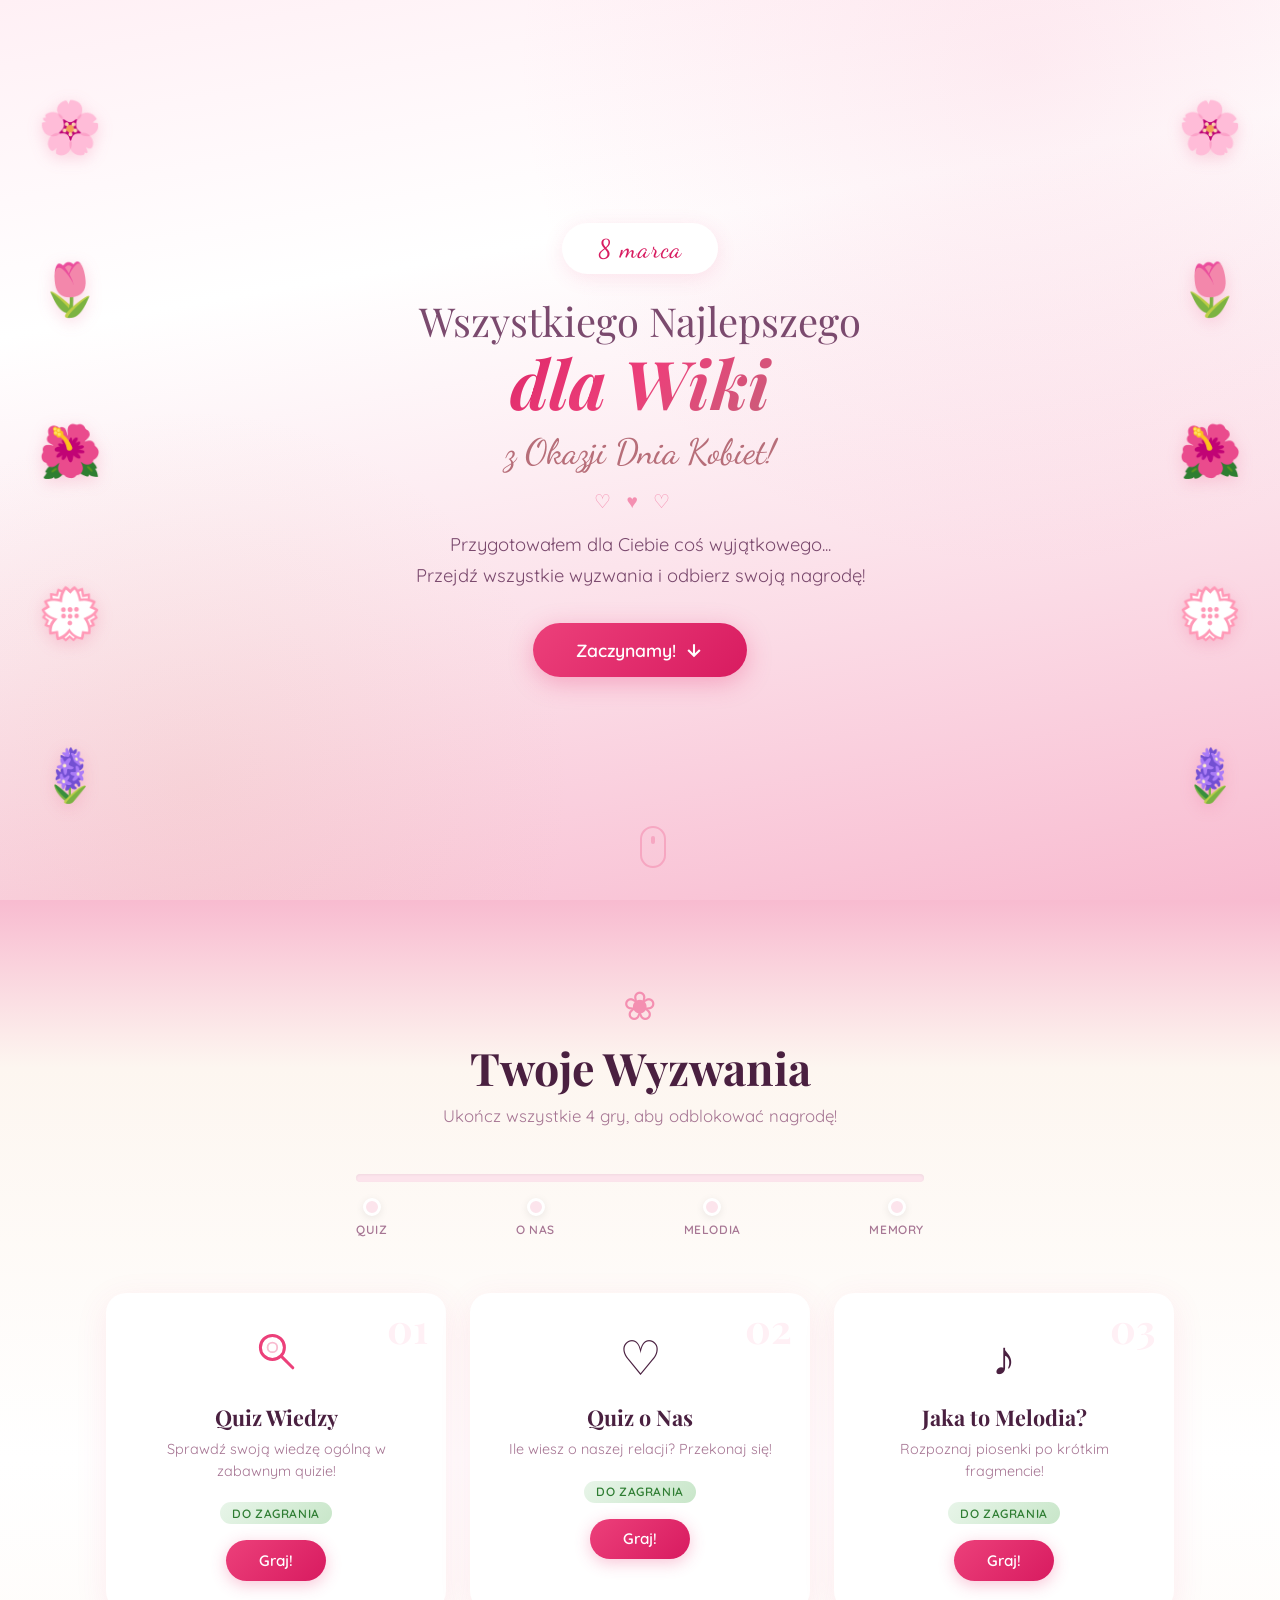
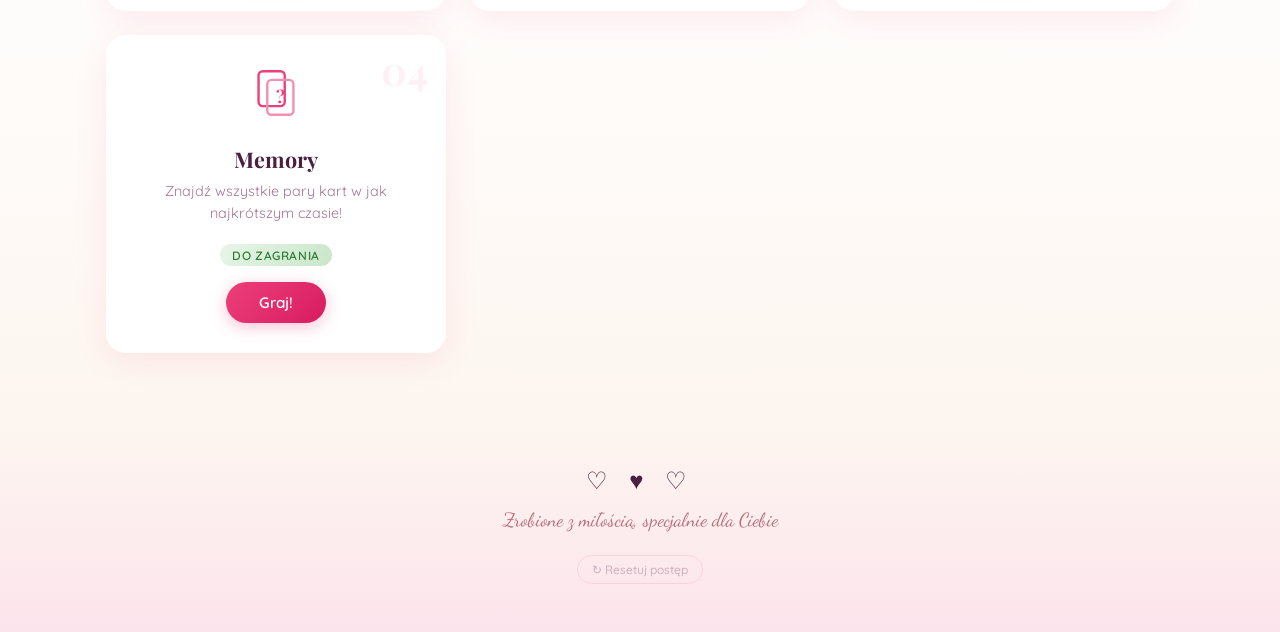
==== commit 9652e893: "beter emojy" ====
--- a/index.html
+++ b/index.html
@@ -15,11 +15,11 @@
     <!-- ===================== HERO SECTION ===================== -->
     <section class="hero">
         <div class="hero-flowers hero-flowers--left">
-            <div class="flower flower--1">❋</div>
-            <div class="flower flower--2">✾</div>
-            <div class="flower flower--3">❁</div>
-            <div class="flower flower--4">✿</div>
-            <div class="flower flower--5">❀</div>
+            <div class="flower flower--1">🌸</div>
+            <div class="flower flower--2">🌷</div>
+            <div class="flower flower--3">🌺</div>
+            <div class="flower flower--4">💮</div>
+            <div class="flower flower--5">🪻</div>
         </div>
 
         <div class="hero-content">
@@ -40,11 +40,11 @@
         </div>
 
         <div class="hero-flowers hero-flowers--right">
-            <div class="flower flower--6">❋</div>
-            <div class="flower flower--7">✾</div>
-            <div class="flower flower--8">❁</div>
-            <div class="flower flower--9">✿</div>
-            <div class="flower flower--10">❀</div>
+            <div class="flower flower--6">🌸</div>
+            <div class="flower flower--7">🌷</div>
+            <div class="flower flower--8">🌺</div>
+            <div class="flower flower--9">💮</div>
+            <div class="flower flower--10">🪻</div>
         </div>
 
         <div class="hero-scroll-indicator">
@@ -90,7 +90,7 @@
             <!-- Game 1: Quiz wiedzy ogólnej -->
             <div class="game-card" data-game="1" id="gameCard1">
                 <div class="game-card__number">01</div>
-                <div class="game-card__icon">✦</div>
+                <div class="game-card__icon"><svg class="icon-svg" viewBox="0 0 40 40" width="48" height="48"><circle cx="17" cy="17" r="10" fill="none" stroke="var(--pink-500)" stroke-width="2.5"/><line x1="24.5" y1="24.5" x2="34" y2="34" stroke="var(--pink-500)" stroke-width="2.5" stroke-linecap="round"/><circle cx="17" cy="17" r="4" fill="none" stroke="var(--pink-300)" stroke-width="1.5"/></svg></div>
                 <h3 class="game-card__title">Quiz Wiedzy</h3>
                 <p class="game-card__desc">Sprawdź swoją wiedzę ogólną w zabawnym quizie!</p>
                 <div class="game-card__status">
@@ -129,7 +129,7 @@
             <!-- Game 4: Memory -->
             <div class="game-card" data-game="4" id="gameCard4">
                 <div class="game-card__number">04</div>
-                <div class="game-card__icon">◆</div>
+                <div class="game-card__icon"><svg class="icon-svg" viewBox="0 0 40 44" width="44" height="48"><rect x="4" y="2" width="24" height="32" rx="4" fill="none" stroke="var(--pink-500)" stroke-width="2.2"/><rect x="12" y="10" width="24" height="32" rx="4" fill="none" stroke="var(--pink-400)" stroke-width="2.2"/><text x="24" y="31" text-anchor="middle" font-family="Playfair Display,serif" font-size="16" font-weight="700" fill="var(--pink-500)">?</text></svg></div>
                 <h3 class="game-card__title">Memory</h3>
                 <p class="game-card__desc">Znajdź wszystkie pary kart w jak najkrótszym czasie!</p>
                 <div class="game-card__status">
